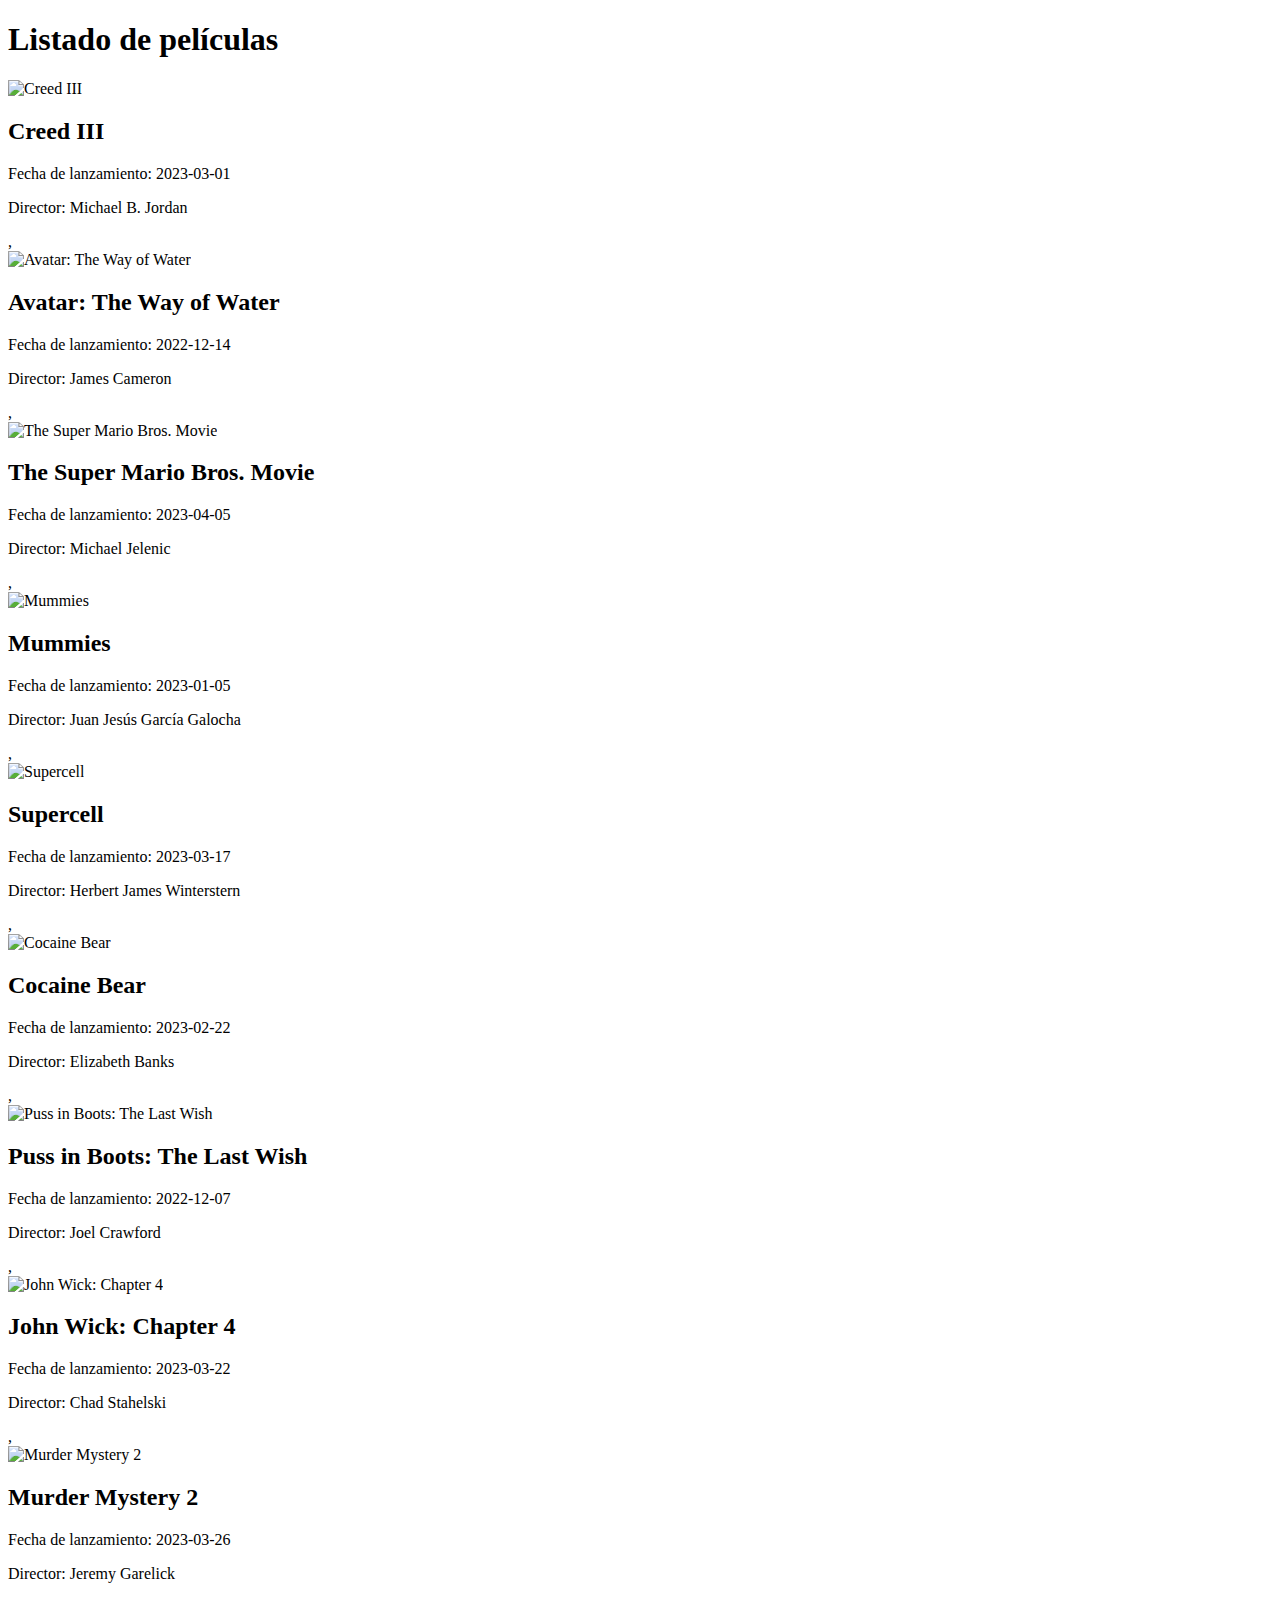
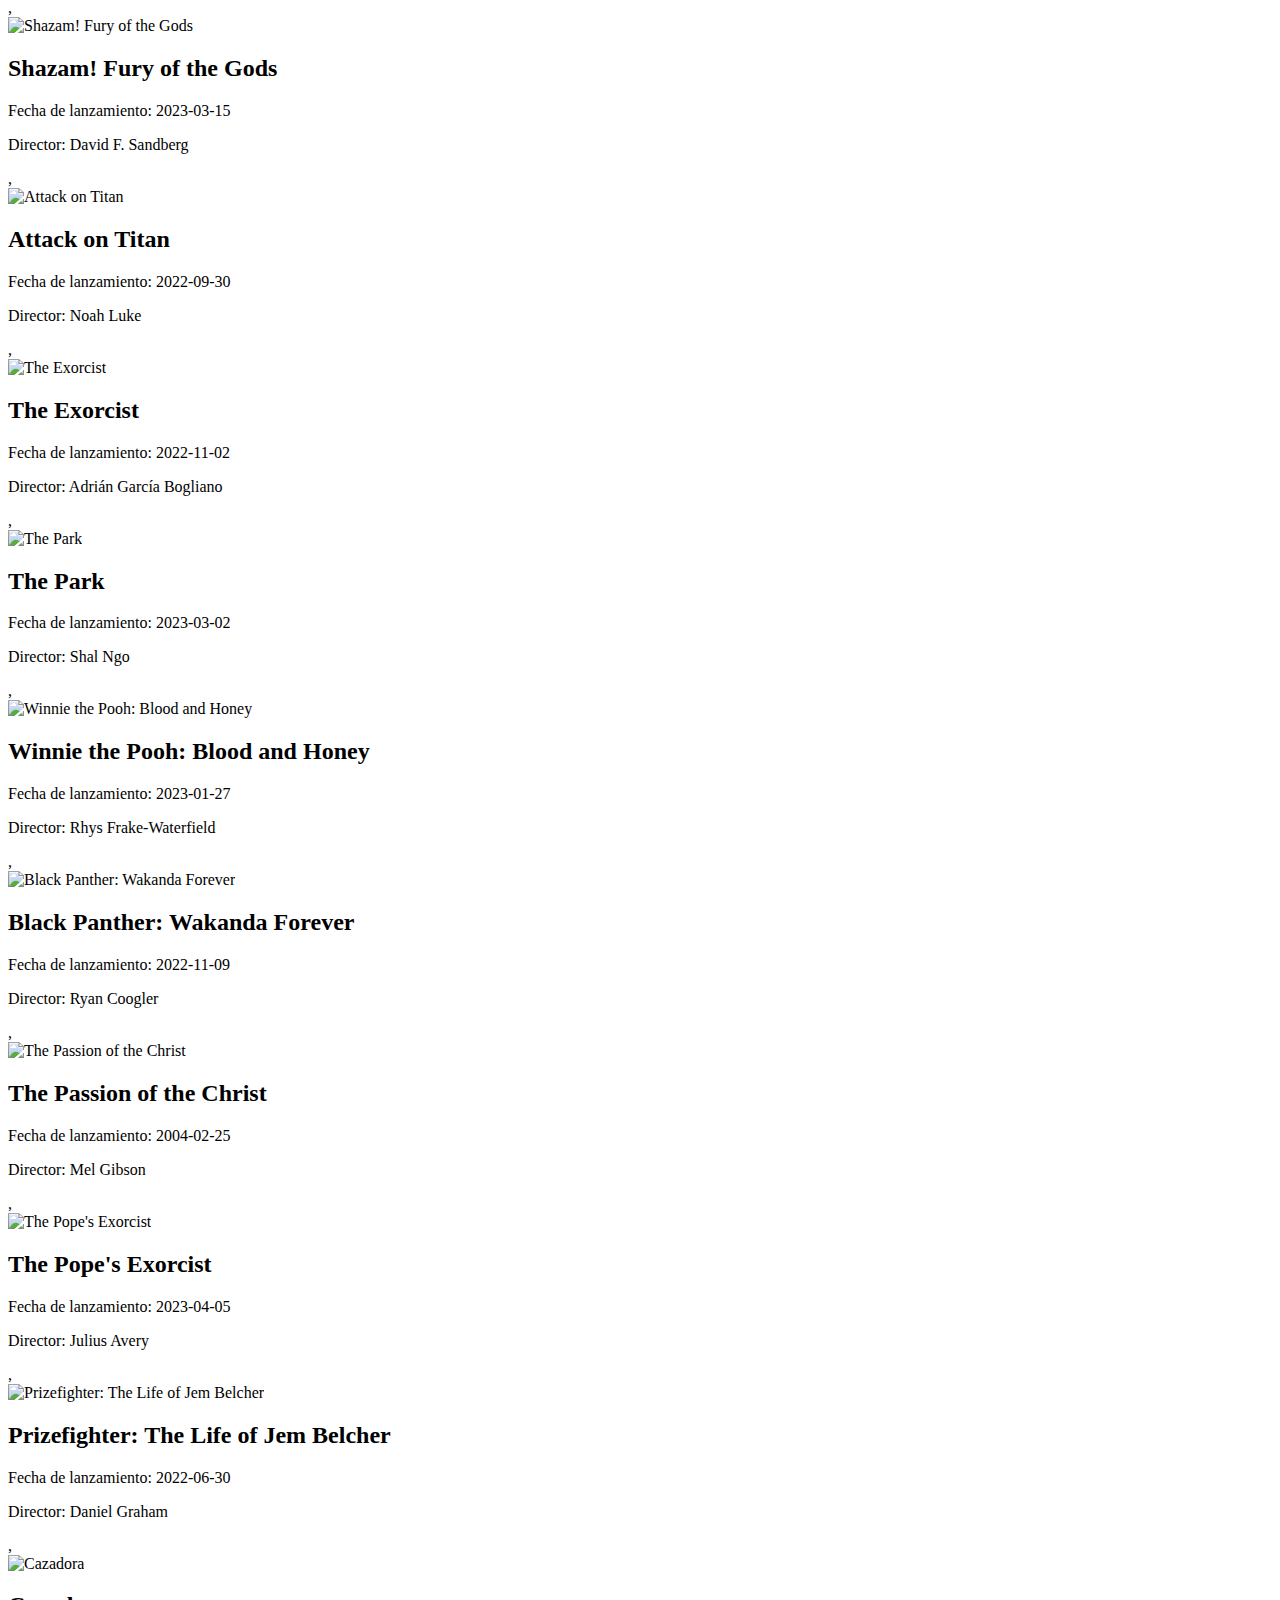
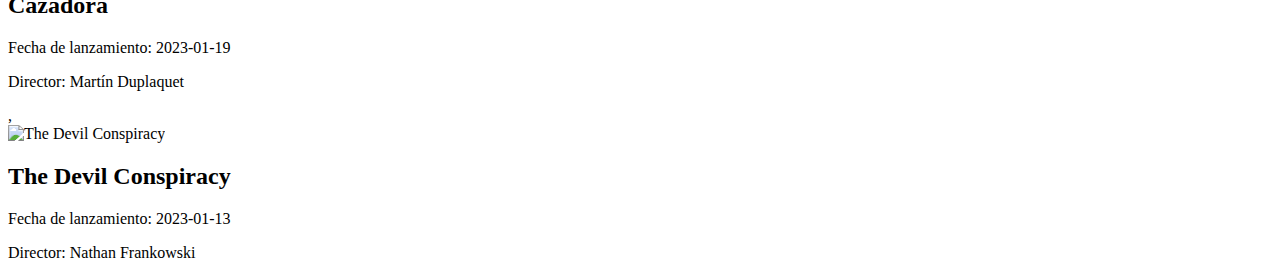
==== index.html @ 360881f1 "modifico el main.ts y render.ts para que genere un listado de peliculas con algunos parametros (nomb" ====
<!DOCTYPE html>
    <html lang="en">
      <head>
        <meta charset="UTF-8" />
        <meta name="viewport" content="width=device-width, initial-scale=1.0" />
        <title>Listado de películas</title>
        <link rel="stylesheet" href="styles.css" />
      </head>
      <body>
        <header>
          <h1>Listado de películas</h1>
        </header>
        <main>
          <div class="film-container">
            
    <div class="film-card">
      <img src="https://image.tmdb.org/t/p/w500/vJU3rXSP9hwUuLeq8IpfsJShLOk.jpg" alt="Creed III" />
      <h2>Creed III</h2>
      <p>Fecha de lanzamiento: 2023-03-01</p>
      <p>Director: Michael B. Jordan</p>
    </div>
  ,
    <div class="film-card">
      <img src="https://image.tmdb.org/t/p/w500/t6HIqrRAclMCA60NsSmeqe9RmNV.jpg" alt="Avatar: The Way of Water" />
      <h2>Avatar: The Way of Water</h2>
      <p>Fecha de lanzamiento: 2022-12-14</p>
      <p>Director: James Cameron</p>
    </div>
  ,
    <div class="film-card">
      <img src="https://image.tmdb.org/t/p/w500/qNBAXBIQlnOThrVvA6mA2B5ggV6.jpg" alt="The Super Mario Bros. Movie" />
      <h2>The Super Mario Bros. Movie</h2>
      <p>Fecha de lanzamiento: 2023-04-05</p>
      <p>Director: Michael Jelenic</p>
    </div>
  ,
    <div class="film-card">
      <img src="https://image.tmdb.org/t/p/w500/qVdrYN8qu7xUtsdEFeGiIVIaYd.jpg" alt="Mummies" />
      <h2>Mummies</h2>
      <p>Fecha de lanzamiento: 2023-01-05</p>
      <p>Director: Juan Jesús García Galocha</p>
    </div>
  ,
    <div class="film-card">
      <img src="https://image.tmdb.org/t/p/w500/gbGHezV6yrhua0KfAgwrknSOiIY.jpg" alt="Supercell" />
      <h2>Supercell</h2>
      <p>Fecha de lanzamiento: 2023-03-17</p>
      <p>Director: Herbert James Winterstern</p>
    </div>
  ,
    <div class="film-card">
      <img src="https://image.tmdb.org/t/p/w500/gOnmaxHo0412UVr1QM5Nekv1xPi.jpg" alt="Cocaine Bear" />
      <h2>Cocaine Bear</h2>
      <p>Fecha de lanzamiento: 2023-02-22</p>
      <p>Director: Elizabeth Banks</p>
    </div>
  ,
    <div class="film-card">
      <img src="https://image.tmdb.org/t/p/w500/kuf6dutpsT0vSVehic3EZIqkOBt.jpg" alt="Puss in Boots: The Last Wish" />
      <h2>Puss in Boots: The Last Wish</h2>
      <p>Fecha de lanzamiento: 2022-12-07</p>
      <p>Director: Joel Crawford</p>
    </div>
  ,
    <div class="film-card">
      <img src="https://image.tmdb.org/t/p/w500/vZloFAK7NmvMGKE7VkF5UHaz0I.jpg" alt="John Wick: Chapter 4" />
      <h2>John Wick: Chapter 4</h2>
      <p>Fecha de lanzamiento: 2023-03-22</p>
      <p>Director: Chad Stahelski</p>
    </div>
  ,
    <div class="film-card">
      <img src="https://image.tmdb.org/t/p/w500/wdffZv8gIiWy6xr4t7hWBWtUwpl.jpg" alt="Murder Mystery 2" />
      <h2>Murder Mystery 2</h2>
      <p>Fecha de lanzamiento: 2023-03-26</p>
      <p>Director: Jeremy Garelick</p>
    </div>
  ,
    <div class="film-card">
      <img src="https://image.tmdb.org/t/p/w500/A3ZbZsmsvNGdprRi2lKgGEeVLEH.jpg" alt="Shazam! Fury of the Gods" />
      <h2>Shazam! Fury of the Gods</h2>
      <p>Fecha de lanzamiento: 2023-03-15</p>
      <p>Director: David F. Sandberg</p>
    </div>
  ,
    <div class="film-card">
      <img src="https://image.tmdb.org/t/p/w500/ay8SLFTMKzQ0i5ewOaGHz2bVuZL.jpg" alt="Attack on Titan" />
      <h2>Attack on Titan</h2>
      <p>Fecha de lanzamiento: 2022-09-30</p>
      <p>Director: Noah Luke</p>
    </div>
  ,
    <div class="film-card">
      <img src="https://image.tmdb.org/t/p/w500/d07xtqwq1uriQ1hda6qeu8Skt5m.jpg" alt="The Exorcist" />
      <h2>The Exorcist</h2>
      <p>Fecha de lanzamiento: 2022-11-02</p>
      <p>Director: Adrián García Bogliano</p>
    </div>
  ,
    <div class="film-card">
      <img src="https://image.tmdb.org/t/p/w500/hR1jdCw0A9czgsbp45TASkjjBhA.jpg" alt="The Park" />
      <h2>The Park</h2>
      <p>Fecha de lanzamiento: 2023-03-02</p>
      <p>Director: Shal Ngo</p>
    </div>
  ,
    <div class="film-card">
      <img src="https://image.tmdb.org/t/p/w500/fNTtVbqI92abEKAgz2ynurCUne.jpg" alt="Winnie the Pooh: Blood and Honey" />
      <h2>Winnie the Pooh: Blood and Honey</h2>
      <p>Fecha de lanzamiento: 2023-01-27</p>
      <p>Director: Rhys Frake-Waterfield</p>
    </div>
  ,
    <div class="film-card">
      <img src="https://image.tmdb.org/t/p/w500/sv1xJUazXeYqALzczSZ3O6nkH75.jpg" alt="Black Panther: Wakanda Forever" />
      <h2>Black Panther: Wakanda Forever</h2>
      <p>Fecha de lanzamiento: 2022-11-09</p>
      <p>Director: Ryan Coogler</p>
    </div>
  ,
    <div class="film-card">
      <img src="https://image.tmdb.org/t/p/w500/2C9vyK6leWDb2ds65R7uIwSmh8V.jpg" alt="The Passion of the Christ" />
      <h2>The Passion of the Christ</h2>
      <p>Fecha de lanzamiento: 2004-02-25</p>
      <p>Director: Mel Gibson</p>
    </div>
  ,
    <div class="film-card">
      <img src="https://image.tmdb.org/t/p/w500/9JBEPLTPSm0d1mbEcLxULjJq9Eh.jpg" alt="The Pope's Exorcist" />
      <h2>The Pope's Exorcist</h2>
      <p>Fecha de lanzamiento: 2023-04-05</p>
      <p>Director: Julius Avery</p>
    </div>
  ,
    <div class="film-card">
      <img src="https://image.tmdb.org/t/p/w500/x3PIk93PTbxT88ohfeb26L1VpZw.jpg" alt="Prizefighter: The Life of Jem Belcher" />
      <h2>Prizefighter: The Life of Jem Belcher</h2>
      <p>Fecha de lanzamiento: 2022-06-30</p>
      <p>Director: Daniel Graham</p>
    </div>
  ,
    <div class="film-card">
      <img src="https://image.tmdb.org/t/p/w500/8QxCd3pSSrj6QqaG4fkNkaJmUa.jpg" alt="Cazadora" />
      <h2>Cazadora</h2>
      <p>Fecha de lanzamiento: 2023-01-19</p>
      <p>Director: Martín Duplaquet</p>
    </div>
  ,
    <div class="film-card">
      <img src="https://image.tmdb.org/t/p/w500/2lUYbD2C3XSuwqMUbDVDQuz9mqz.jpg" alt="The Devil Conspiracy" />
      <h2>The Devil Conspiracy</h2>
      <p>Fecha de lanzamiento: 2023-01-13</p>
      <p>Director: Nathan Frankowski</p>
    </div>
  
          </div>
        </main>
      </body>
    </html>
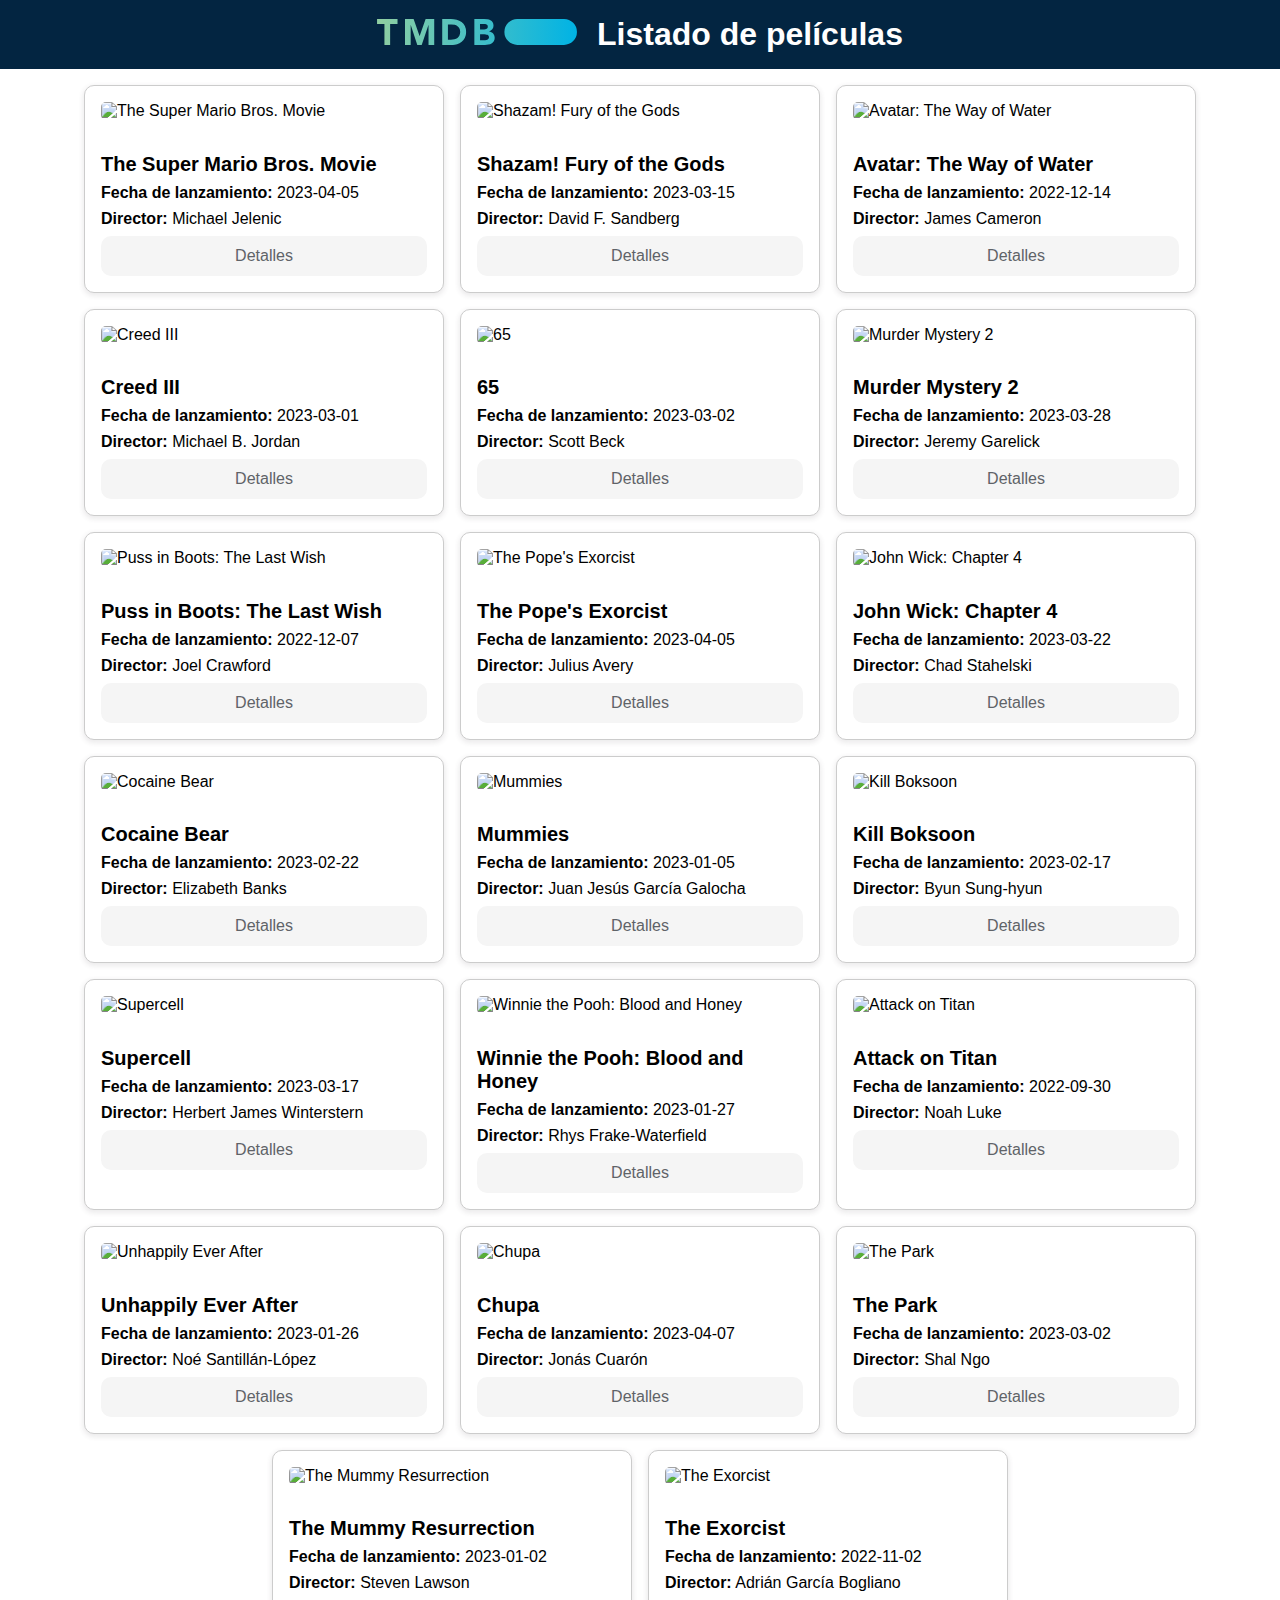
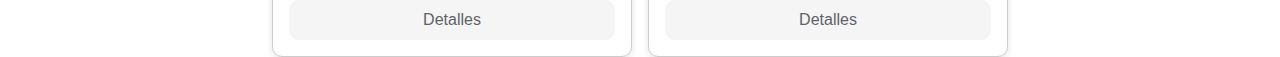
==== commit 8c4482de: "modificar CSS , estilos interior pelicula..." ====
--- a/index.html
+++ b/index.html
@@ -9,149 +9,169 @@
       </head>
       <body>
         <header>
-          <h1>Listado de películas</h1>
+          <h1><img src="img/logo.svg" alt="Logo tmdb">Listado de películas</h1>
         </header>
         <main>
           <div class="film-container">
             
     <div class="film-card">
-      <img src="https://image.tmdb.org/t/p/w500/vJU3rXSP9hwUuLeq8IpfsJShLOk.jpg" alt="Creed III" />
-      <h2>Creed III</h2>
-      <p>Fecha de lanzamiento: 2023-03-01</p>
-      <p>Director: Michael B. Jordan</p>
+      <img src="https://image.tmdb.org/t/p/w500/qNBAXBIQlnOThrVvA6mA2B5ggV6.jpg" alt="The Super Mario Bros. Movie" />
+      <h2>The Super Mario Bros. Movie</h2>
+      <p><strong>Fecha de lanzamiento:</strong> 2023-04-05</p>
+      <p><strong>Director:</strong> Michael Jelenic</p>
+      <a href="films/film-502356.html">Detalles</a>
     </div>
-  ,
+  
+    <div class="film-card">
+      <img src="https://image.tmdb.org/t/p/w500/3GrRgt6CiLIUXUtoktcv1g2iwT5.jpg" alt="Shazam! Fury of the Gods" />
+      <h2>Shazam! Fury of the Gods</h2>
+      <p><strong>Fecha de lanzamiento:</strong> 2023-03-15</p>
+      <p><strong>Director:</strong> David F. Sandberg</p>
+      <a href="films/film-594767.html">Detalles</a>
+    </div>
+  
     <div class="film-card">
       <img src="https://image.tmdb.org/t/p/w500/t6HIqrRAclMCA60NsSmeqe9RmNV.jpg" alt="Avatar: The Way of Water" />
       <h2>Avatar: The Way of Water</h2>
-      <p>Fecha de lanzamiento: 2022-12-14</p>
-      <p>Director: James Cameron</p>
+      <p><strong>Fecha de lanzamiento:</strong> 2022-12-14</p>
+      <p><strong>Director:</strong> James Cameron</p>
+      <a href="films/film-76600.html">Detalles</a>
     </div>
-  ,
+  
     <div class="film-card">
-      <img src="https://image.tmdb.org/t/p/w500/qNBAXBIQlnOThrVvA6mA2B5ggV6.jpg" alt="The Super Mario Bros. Movie" />
-      <h2>The Super Mario Bros. Movie</h2>
-      <p>Fecha de lanzamiento: 2023-04-05</p>
-      <p>Director: Michael Jelenic</p>
+      <img src="https://image.tmdb.org/t/p/w500/cvsXj3I9Q2iyyIo95AecSd1tad7.jpg" alt="Creed III" />
+      <h2>Creed III</h2>
+      <p><strong>Fecha de lanzamiento:</strong> 2023-03-01</p>
+      <p><strong>Director:</strong> Michael B. Jordan</p>
+      <a href="films/film-677179.html">Detalles</a>
     </div>
-  ,
+  
+    <div class="film-card">
+      <img src="https://image.tmdb.org/t/p/w500/rzRb63TldOKdKydCvWJM8B6EkPM.jpg" alt="65" />
+      <h2>65</h2>
+      <p><strong>Fecha de lanzamiento:</strong> 2023-03-02</p>
+      <p><strong>Director:</strong> Scott Beck</p>
+      <a href="films/film-700391.html">Detalles</a>
+    </div>
+  
+    <div class="film-card">
+      <img src="https://image.tmdb.org/t/p/w500/s1VzVhXlqsevi8zeCMG9A16nEUf.jpg" alt="Murder Mystery 2" />
+      <h2>Murder Mystery 2</h2>
+      <p><strong>Fecha de lanzamiento:</strong> 2023-03-28</p>
+      <p><strong>Director:</strong> Jeremy Garelick</p>
+      <a href="films/film-638974.html">Detalles</a>
+    </div>
+  
+    <div class="film-card">
+      <img src="https://image.tmdb.org/t/p/w500/kuf6dutpsT0vSVehic3EZIqkOBt.jpg" alt="Puss in Boots: The Last Wish" />
+      <h2>Puss in Boots: The Last Wish</h2>
+      <p><strong>Fecha de lanzamiento:</strong> 2022-12-07</p>
+      <p><strong>Director:</strong> Joel Crawford</p>
+      <a href="films/film-315162.html">Detalles</a>
+    </div>
+  
+    <div class="film-card">
+      <img src="https://image.tmdb.org/t/p/w500/9JBEPLTPSm0d1mbEcLxULjJq9Eh.jpg" alt="The Pope's Exorcist" />
+      <h2>The Pope's Exorcist</h2>
+      <p><strong>Fecha de lanzamiento:</strong> 2023-04-05</p>
+      <p><strong>Director:</strong> Julius Avery</p>
+      <a href="films/film-758323.html">Detalles</a>
+    </div>
+  
+    <div class="film-card">
+      <img src="https://image.tmdb.org/t/p/w500/vZloFAK7NmvMGKE7VkF5UHaz0I.jpg" alt="John Wick: Chapter 4" />
+      <h2>John Wick: Chapter 4</h2>
+      <p><strong>Fecha de lanzamiento:</strong> 2023-03-22</p>
+      <p><strong>Director:</strong> Chad Stahelski</p>
+      <a href="films/film-603692.html">Detalles</a>
+    </div>
+  
+    <div class="film-card">
+      <img src="https://image.tmdb.org/t/p/w500/gOnmaxHo0412UVr1QM5Nekv1xPi.jpg" alt="Cocaine Bear" />
+      <h2>Cocaine Bear</h2>
+      <p><strong>Fecha de lanzamiento:</strong> 2023-02-22</p>
+      <p><strong>Director:</strong> Elizabeth Banks</p>
+      <a href="films/film-804150.html">Detalles</a>
+    </div>
+  
     <div class="film-card">
       <img src="https://image.tmdb.org/t/p/w500/qVdrYN8qu7xUtsdEFeGiIVIaYd.jpg" alt="Mummies" />
       <h2>Mummies</h2>
-      <p>Fecha de lanzamiento: 2023-01-05</p>
-      <p>Director: Juan Jesús García Galocha</p>
+      <p><strong>Fecha de lanzamiento:</strong> 2023-01-05</p>
+      <p><strong>Director:</strong> Juan Jesús García Galocha</p>
+      <a href="films/film-816904.html">Detalles</a>
     </div>
-  ,
+  
+    <div class="film-card">
+      <img src="https://image.tmdb.org/t/p/w500/taYgn3RRpCGlTGdaGQvnSIOzXFy.jpg" alt="Kill Boksoon" />
+      <h2>Kill Boksoon</h2>
+      <p><strong>Fecha de lanzamiento:</strong> 2023-02-17</p>
+      <p><strong>Director:</strong> Byun Sung-hyun</p>
+      <a href="films/film-849869.html">Detalles</a>
+    </div>
+  
     <div class="film-card">
       <img src="https://image.tmdb.org/t/p/w500/gbGHezV6yrhua0KfAgwrknSOiIY.jpg" alt="Supercell" />
       <h2>Supercell</h2>
-      <p>Fecha de lanzamiento: 2023-03-17</p>
-      <p>Director: Herbert James Winterstern</p>
+      <p><strong>Fecha de lanzamiento:</strong> 2023-03-17</p>
+      <p><strong>Director:</strong> Herbert James Winterstern</p>
+      <a href="films/film-842945.html">Detalles</a>
     </div>
-  ,
+  
     <div class="film-card">
-      <img src="https://image.tmdb.org/t/p/w500/gOnmaxHo0412UVr1QM5Nekv1xPi.jpg" alt="Cocaine Bear" />
-      <h2>Cocaine Bear</h2>
-      <p>Fecha de lanzamiento: 2023-02-22</p>
-      <p>Director: Elizabeth Banks</p>
+      <img src="https://image.tmdb.org/t/p/w500/fNTtVbqI92abEKAgz2ynurCUne.jpg" alt="Winnie the Pooh: Blood and Honey" />
+      <h2>Winnie the Pooh: Blood and Honey</h2>
+      <p><strong>Fecha de lanzamiento:</strong> 2023-01-27</p>
+      <p><strong>Director:</strong> Rhys Frake-Waterfield</p>
+      <a href="films/film-980078.html">Detalles</a>
     </div>
-  ,
+  
     <div class="film-card">
-      <img src="https://image.tmdb.org/t/p/w500/kuf6dutpsT0vSVehic3EZIqkOBt.jpg" alt="Puss in Boots: The Last Wish" />
-      <h2>Puss in Boots: The Last Wish</h2>
-      <p>Fecha de lanzamiento: 2022-12-07</p>
-      <p>Director: Joel Crawford</p>
+      <img src="https://image.tmdb.org/t/p/w500/qNz4l8UgTkD8rlqiKZ556pCJ9iO.jpg" alt="Attack on Titan" />
+      <h2>Attack on Titan</h2>
+      <p><strong>Fecha de lanzamiento:</strong> 2022-09-30</p>
+      <p><strong>Director:</strong> Noah Luke</p>
+      <a href="films/film-1033219.html">Detalles</a>
     </div>
-  ,
+  
     <div class="film-card">
-      <img src="https://image.tmdb.org/t/p/w500/vZloFAK7NmvMGKE7VkF5UHaz0I.jpg" alt="John Wick: Chapter 4" />
-      <h2>John Wick: Chapter 4</h2>
-      <p>Fecha de lanzamiento: 2023-03-22</p>
-      <p>Director: Chad Stahelski</p>
+      <img src="https://image.tmdb.org/t/p/w500/qiAM7Y8xF8wJDDsjeSuLgzyFGmd.jpg" alt="Unhappily Ever After" />
+      <h2>Unhappily Ever After</h2>
+      <p><strong>Fecha de lanzamiento:</strong> 2023-01-26</p>
+      <p><strong>Director:</strong> Noé Santillán-López</p>
+      <a href="films/film-676841.html">Detalles</a>
     </div>
-  ,
+  
     <div class="film-card">
-      <img src="https://image.tmdb.org/t/p/w500/wdffZv8gIiWy6xr4t7hWBWtUwpl.jpg" alt="Murder Mystery 2" />
-      <h2>Murder Mystery 2</h2>
-      <p>Fecha de lanzamiento: 2023-03-26</p>
-      <p>Director: Jeremy Garelick</p>
+      <img src="https://image.tmdb.org/t/p/w500/ra3xm8KFAkwK0CdbPRkfYADJYTB.jpg" alt="Chupa" />
+      <h2>Chupa</h2>
+      <p><strong>Fecha de lanzamiento:</strong> 2023-04-07</p>
+      <p><strong>Director:</strong> Jonás Cuarón</p>
+      <a href="films/film-736790.html">Detalles</a>
     </div>
-  ,
+  
     <div class="film-card">
-      <img src="https://image.tmdb.org/t/p/w500/A3ZbZsmsvNGdprRi2lKgGEeVLEH.jpg" alt="Shazam! Fury of the Gods" />
-      <h2>Shazam! Fury of the Gods</h2>
-      <p>Fecha de lanzamiento: 2023-03-15</p>
-      <p>Director: David F. Sandberg</p>
+      <img src="https://image.tmdb.org/t/p/w500/hR1jdCw0A9czgsbp45TASkjjBhA.jpg" alt="The Park" />
+      <h2>The Park</h2>
+      <p><strong>Fecha de lanzamiento:</strong> 2023-03-02</p>
+      <p><strong>Director:</strong> Shal Ngo</p>
+      <a href="films/film-1084225.html">Detalles</a>
     </div>
-  ,
+  
     <div class="film-card">
-      <img src="https://image.tmdb.org/t/p/w500/ay8SLFTMKzQ0i5ewOaGHz2bVuZL.jpg" alt="Attack on Titan" />
-      <h2>Attack on Titan</h2>
-      <p>Fecha de lanzamiento: 2022-09-30</p>
-      <p>Director: Noah Luke</p>
+      <img src="https://image.tmdb.org/t/p/w500/d0pt6KlVvmtG0uhccWjgWfIqJee.jpg" alt="The Mummy Resurrection" />
+      <h2>The Mummy Resurrection</h2>
+      <p><strong>Fecha de lanzamiento:</strong> 2023-01-02</p>
+      <p><strong>Director:</strong> Steven Lawson</p>
+      <a href="films/film-984105.html">Detalles</a>
     </div>
-  ,
+  
     <div class="film-card">
       <img src="https://image.tmdb.org/t/p/w500/d07xtqwq1uriQ1hda6qeu8Skt5m.jpg" alt="The Exorcist" />
       <h2>The Exorcist</h2>
-      <p>Fecha de lanzamiento: 2022-11-02</p>
-      <p>Director: Adrián García Bogliano</p>
-    </div>
-  ,
-    <div class="film-card">
-      <img src="https://image.tmdb.org/t/p/w500/hR1jdCw0A9czgsbp45TASkjjBhA.jpg" alt="The Park" />
-      <h2>The Park</h2>
-      <p>Fecha de lanzamiento: 2023-03-02</p>
-      <p>Director: Shal Ngo</p>
-    </div>
-  ,
-    <div class="film-card">
-      <img src="https://image.tmdb.org/t/p/w500/fNTtVbqI92abEKAgz2ynurCUne.jpg" alt="Winnie the Pooh: Blood and Honey" />
-      <h2>Winnie the Pooh: Blood and Honey</h2>
-      <p>Fecha de lanzamiento: 2023-01-27</p>
-      <p>Director: Rhys Frake-Waterfield</p>
-    </div>
-  ,
-    <div class="film-card">
-      <img src="https://image.tmdb.org/t/p/w500/sv1xJUazXeYqALzczSZ3O6nkH75.jpg" alt="Black Panther: Wakanda Forever" />
-      <h2>Black Panther: Wakanda Forever</h2>
-      <p>Fecha de lanzamiento: 2022-11-09</p>
-      <p>Director: Ryan Coogler</p>
-    </div>
-  ,
-    <div class="film-card">
-      <img src="https://image.tmdb.org/t/p/w500/2C9vyK6leWDb2ds65R7uIwSmh8V.jpg" alt="The Passion of the Christ" />
-      <h2>The Passion of the Christ</h2>
-      <p>Fecha de lanzamiento: 2004-02-25</p>
-      <p>Director: Mel Gibson</p>
-    </div>
-  ,
-    <div class="film-card">
-      <img src="https://image.tmdb.org/t/p/w500/9JBEPLTPSm0d1mbEcLxULjJq9Eh.jpg" alt="The Pope's Exorcist" />
-      <h2>The Pope's Exorcist</h2>
-      <p>Fecha de lanzamiento: 2023-04-05</p>
-      <p>Director: Julius Avery</p>
-    </div>
-  ,
-    <div class="film-card">
-      <img src="https://image.tmdb.org/t/p/w500/x3PIk93PTbxT88ohfeb26L1VpZw.jpg" alt="Prizefighter: The Life of Jem Belcher" />
-      <h2>Prizefighter: The Life of Jem Belcher</h2>
-      <p>Fecha de lanzamiento: 2022-06-30</p>
-      <p>Director: Daniel Graham</p>
-    </div>
-  ,
-    <div class="film-card">
-      <img src="https://image.tmdb.org/t/p/w500/8QxCd3pSSrj6QqaG4fkNkaJmUa.jpg" alt="Cazadora" />
-      <h2>Cazadora</h2>
-      <p>Fecha de lanzamiento: 2023-01-19</p>
-      <p>Director: Martín Duplaquet</p>
-    </div>
-  ,
-    <div class="film-card">
-      <img src="https://image.tmdb.org/t/p/w500/2lUYbD2C3XSuwqMUbDVDQuz9mqz.jpg" alt="The Devil Conspiracy" />
-      <h2>The Devil Conspiracy</h2>
-      <p>Fecha de lanzamiento: 2023-01-13</p>
-      <p>Director: Nathan Frankowski</p>
+      <p><strong>Fecha de lanzamiento:</strong> 2022-11-02</p>
+      <p><strong>Director:</strong> Adrián García Bogliano</p>
+      <a href="films/film-1023313.html">Detalles</a>
     </div>
   
           </div>
--- a/styles.css
+++ b/styles.css
@@ -0,0 +1,166 @@
+body {
+  font-family: Arial, sans-serif;
+  margin: 0;
+  padding: 0;
+}
+
+header {
+  background-color: #032541;
+  color: white;
+  padding: 1rem;
+  text-align: center;
+  margin-bottom: 1rem;
+}
+
+header h1 img {
+  width: 200px;
+  height: auto;
+  margin-right: 20px;
+}
+
+h1 {
+  margin: 0;
+  font-size: 2rem;
+}
+
+.main {
+  max-width: 1200px;
+  margin: 0 auto;
+  padding: 1rem;
+}
+
+.film-container {
+  display: flex;
+  flex-wrap: wrap;
+  justify-content: center;
+  max-width: 1200px;
+  margin: 0 auto;
+  gap: 1rem;
+}
+
+.film-container-details {
+  display: flex;
+  flex-wrap: wrap;
+  justify-content: center;
+  max-width: 800px;
+  margin: 0 auto;
+}
+
+.film-card {
+  background-color: #fff;
+  border: 1px solid #ccc;
+  border-radius: 10px;
+  padding: 1rem;
+  width: 100%;
+  max-width: 300px;
+  box-sizing: border-box;
+  display: flex;
+  flex-direction: column;
+  box-shadow: rgba(64, 60, 67, 0.1) 0 2px 5px 1px;
+}
+
+.film-card-interior {
+  background-color: #fff;
+  border-radius: 5px;
+  box-shadow: 0 4px 6px rgba(0, 0, 0, 0.1);
+  padding: 1rem;
+  width: 90%;
+  box-sizing: border-box;
+  box-shadow: rgba(64, 60, 67, 0.1) 0 2px 5px 1px;
+}
+
+.film-card img {
+  width: 100%;
+  height: auto;
+  display: block;
+  margin-bottom: 1rem;
+  border-radius: 5px;
+}
+
+.film-card-interior img {
+  width: 100%;
+  height: auto;
+  display: block;
+  margin-bottom: 1rem;
+}
+
+.film-card h2 {
+  font-size: 1.25rem;
+  margin-bottom: 0.5rem;
+}
+
+.film-card-interior h2 {
+  margin: 0 0 1rem;
+  font-size: 1.5rem;
+}
+
+.film-card p {
+  margin: 0;
+  padding: 0;
+  margin-bottom: 0.5rem;
+}
+
+.film-card-interior p {
+  margin: 0;
+  padding: 0;
+  margin-bottom: 0.5rem;
+}
+
+.film-card a {
+  text-decoration: none;
+  color: #5f6368;
+  background-color: #f5f5f5;
+  border-radius: 10px;
+  transition: background-color 0.5s;
+  display: inline-block;
+  width: 100%;
+  height: 40px;
+  text-align: center;
+  line-height: 40px;
+}
+
+.film-card-interior a {
+  text-decoration: none;
+  color: #5f6368;
+  background-color: #f5f5f5;
+  border-radius: 10px;
+  transition: background-color 0.5s;
+  display: inline-block;
+  width: 100%;
+  height: 40px;
+  text-align: center;
+  line-height: 40px;
+}
+
+.film-card a:hover {
+  background-color: #e9f0fe;
+  color: #3a7cd6;
+}
+
+.film-card-interior a:hover {
+  background-color: #e9f0fe;
+  color: #3a7cd6;
+}
+
+@media screen and (max-width: 767px) {
+  .film-card {
+    width: 100%;
+    max-width: 100%;
+    margin-right: 1rem;
+    margin-left: 1rem;
+  }
+}
+
+@media screen and (min-width: 768px) and (max-width: 1023px) {
+  .film-card {
+    width: 100%;
+    max-width: 48%;
+  }
+}
+
+@media screen and (min-width: 1024px) {
+  .film-card {
+    width: 100%;
+    max-width: 30%;
+  }
+}
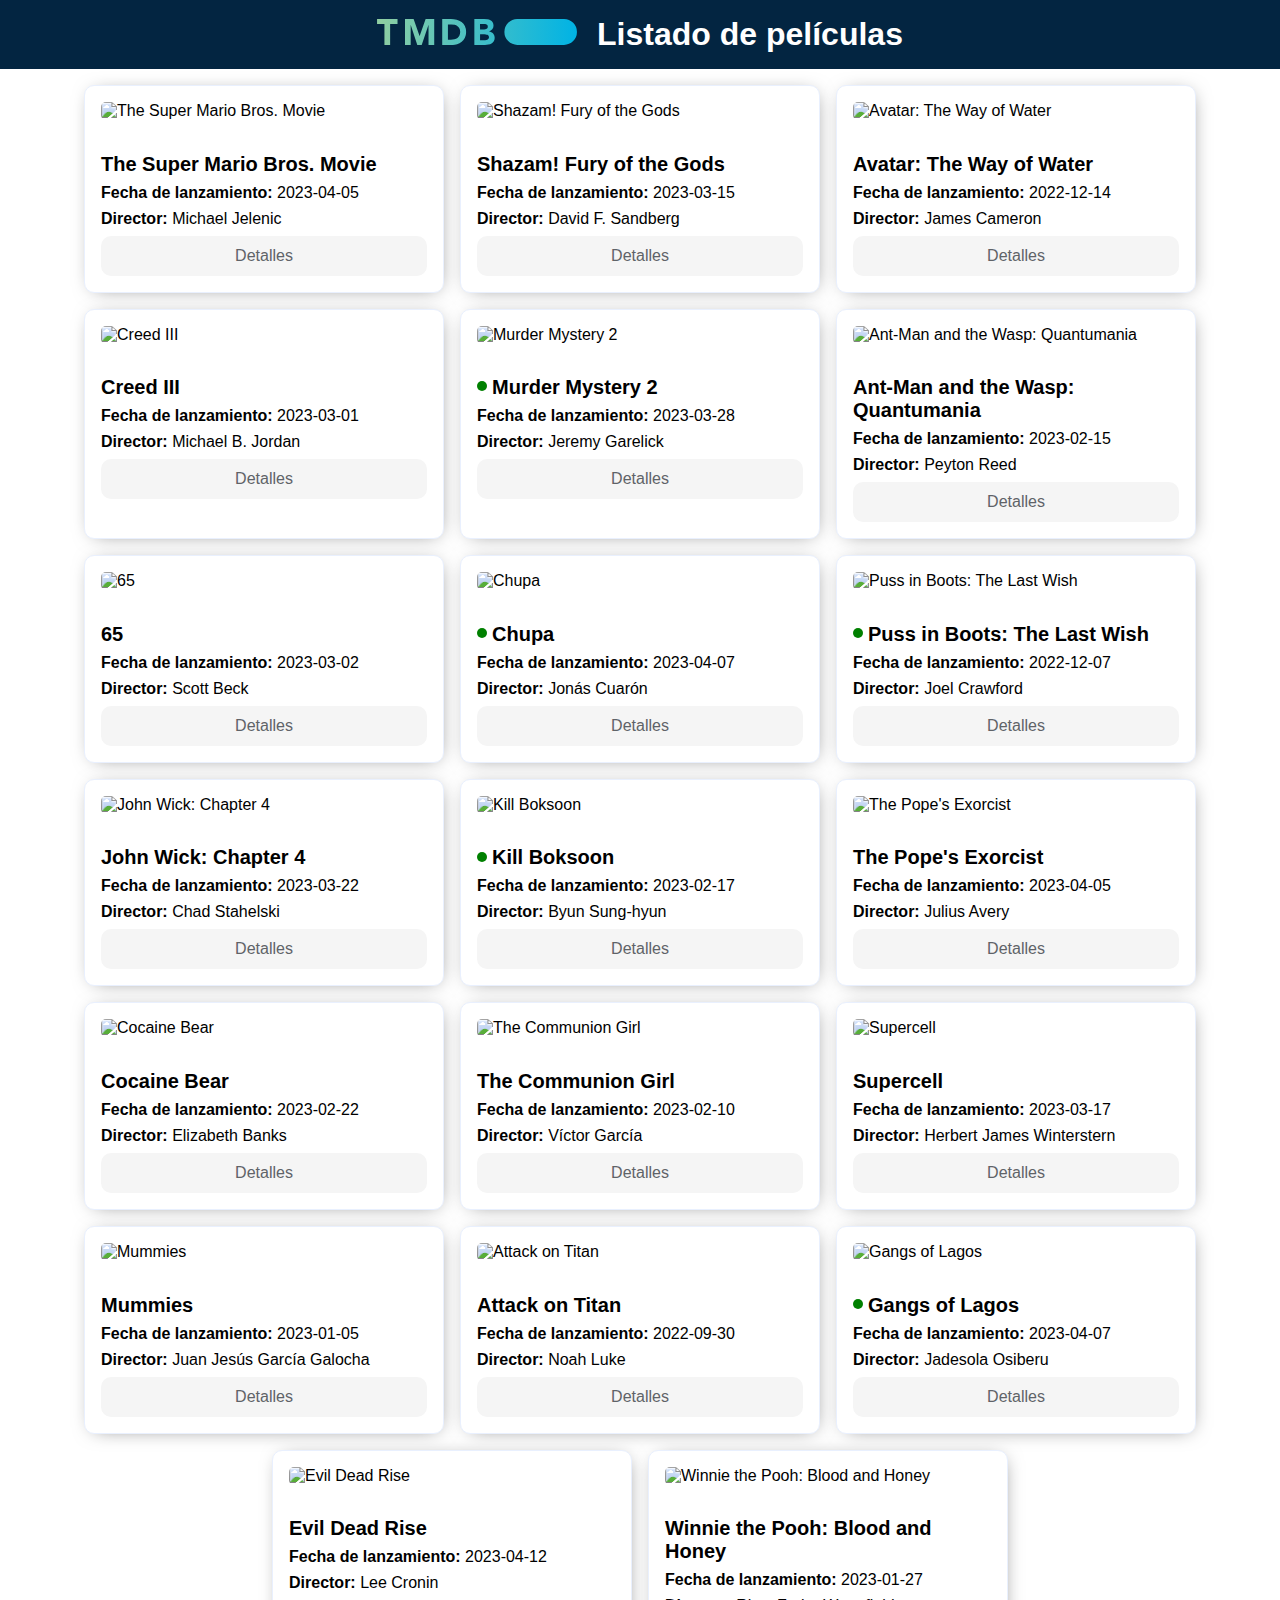
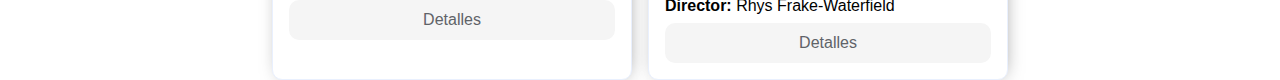
==== commit f640f4b4: "Poner chibato [circulo verde] para ver facilmente que películas del listado tienen servicio de strea" ====
--- a/index.html
+++ b/index.html
@@ -16,162 +16,322 @@
             
     <div class="film-card">
       <img src="https://image.tmdb.org/t/p/w500/qNBAXBIQlnOThrVvA6mA2B5ggV6.jpg" alt="The Super Mario Bros. Movie" />
-      <h2>The Super Mario Bros. Movie</h2>
-      <p><strong>Fecha de lanzamiento:</strong> 2023-04-05</p>
-      <p><strong>Director:</strong> Michael Jelenic</p>
+      <h2><span class="film-title" title="para ver en línea"></span>The Super Mario Bros. Movie</h2>
+      
+    <p>
+      <strong>Fecha de lanzamiento:</strong> 2023-04-05
+    </p>
+  
+      
+    <p>
+      <strong>Director:</strong> Michael Jelenic
+    </p>
+  
       <a href="films/film-502356.html">Detalles</a>
     </div>
   
     <div class="film-card">
       <img src="https://image.tmdb.org/t/p/w500/3GrRgt6CiLIUXUtoktcv1g2iwT5.jpg" alt="Shazam! Fury of the Gods" />
-      <h2>Shazam! Fury of the Gods</h2>
-      <p><strong>Fecha de lanzamiento:</strong> 2023-03-15</p>
-      <p><strong>Director:</strong> David F. Sandberg</p>
+      <h2><span class="film-title" title="para ver en línea"></span>Shazam! Fury of the Gods</h2>
+      
+    <p>
+      <strong>Fecha de lanzamiento:</strong> 2023-03-15
+    </p>
+  
+      
+    <p>
+      <strong>Director:</strong> David F. Sandberg
+    </p>
+  
       <a href="films/film-594767.html">Detalles</a>
     </div>
   
     <div class="film-card">
       <img src="https://image.tmdb.org/t/p/w500/t6HIqrRAclMCA60NsSmeqe9RmNV.jpg" alt="Avatar: The Way of Water" />
-      <h2>Avatar: The Way of Water</h2>
-      <p><strong>Fecha de lanzamiento:</strong> 2022-12-14</p>
-      <p><strong>Director:</strong> James Cameron</p>
+      <h2><span class="film-title" title="para ver en línea"></span>Avatar: The Way of Water</h2>
+      
+    <p>
+      <strong>Fecha de lanzamiento:</strong> 2022-12-14
+    </p>
+  
+      
+    <p>
+      <strong>Director:</strong> James Cameron
+    </p>
+  
       <a href="films/film-76600.html">Detalles</a>
     </div>
   
     <div class="film-card">
       <img src="https://image.tmdb.org/t/p/w500/cvsXj3I9Q2iyyIo95AecSd1tad7.jpg" alt="Creed III" />
-      <h2>Creed III</h2>
-      <p><strong>Fecha de lanzamiento:</strong> 2023-03-01</p>
-      <p><strong>Director:</strong> Michael B. Jordan</p>
+      <h2><span class="film-title" title="para ver en línea"></span>Creed III</h2>
+      
+    <p>
+      <strong>Fecha de lanzamiento:</strong> 2023-03-01
+    </p>
+  
+      
+    <p>
+      <strong>Director:</strong> Michael B. Jordan
+    </p>
+  
       <a href="films/film-677179.html">Detalles</a>
     </div>
   
     <div class="film-card">
+      <img src="https://image.tmdb.org/t/p/w500/s1VzVhXlqsevi8zeCMG9A16nEUf.jpg" alt="Murder Mystery 2" />
+      <h2><span class="film-title check-providers" title="para ver en línea"></span>Murder Mystery 2</h2>
+      
+    <p>
+      <strong>Fecha de lanzamiento:</strong> 2023-03-28
+    </p>
+  
+      
+    <p>
+      <strong>Director:</strong> Jeremy Garelick
+    </p>
+  
+      <a href="films/film-638974.html">Detalles</a>
+    </div>
+  
+    <div class="film-card">
+      <img src="https://image.tmdb.org/t/p/w500/ngl2FKBlU4fhbdsrtdom9LVLBXw.jpg" alt="Ant-Man and the Wasp: Quantumania" />
+      <h2><span class="film-title" title="para ver en línea"></span>Ant-Man and the Wasp: Quantumania</h2>
+      
+    <p>
+      <strong>Fecha de lanzamiento:</strong> 2023-02-15
+    </p>
+  
+      
+    <p>
+      <strong>Director:</strong> Peyton Reed
+    </p>
+  
+      <a href="films/film-640146.html">Detalles</a>
+    </div>
+  
+    <div class="film-card">
       <img src="https://image.tmdb.org/t/p/w500/rzRb63TldOKdKydCvWJM8B6EkPM.jpg" alt="65" />
-      <h2>65</h2>
-      <p><strong>Fecha de lanzamiento:</strong> 2023-03-02</p>
-      <p><strong>Director:</strong> Scott Beck</p>
+      <h2><span class="film-title" title="para ver en línea"></span>65</h2>
+      
+    <p>
+      <strong>Fecha de lanzamiento:</strong> 2023-03-02
+    </p>
+  
+      
+    <p>
+      <strong>Director:</strong> Scott Beck
+    </p>
+  
       <a href="films/film-700391.html">Detalles</a>
     </div>
   
     <div class="film-card">
-      <img src="https://image.tmdb.org/t/p/w500/s1VzVhXlqsevi8zeCMG9A16nEUf.jpg" alt="Murder Mystery 2" />
-      <h2>Murder Mystery 2</h2>
-      <p><strong>Fecha de lanzamiento:</strong> 2023-03-28</p>
-      <p><strong>Director:</strong> Jeremy Garelick</p>
-      <a href="films/film-638974.html">Detalles</a>
+      <img src="https://image.tmdb.org/t/p/w500/ra3xm8KFAkwK0CdbPRkfYADJYTB.jpg" alt="Chupa" />
+      <h2><span class="film-title check-providers" title="para ver en línea"></span>Chupa</h2>
+      
+    <p>
+      <strong>Fecha de lanzamiento:</strong> 2023-04-07
+    </p>
+  
+      
+    <p>
+      <strong>Director:</strong> Jonás Cuarón
+    </p>
+  
+      <a href="films/film-736790.html">Detalles</a>
     </div>
   
     <div class="film-card">
       <img src="https://image.tmdb.org/t/p/w500/kuf6dutpsT0vSVehic3EZIqkOBt.jpg" alt="Puss in Boots: The Last Wish" />
-      <h2>Puss in Boots: The Last Wish</h2>
-      <p><strong>Fecha de lanzamiento:</strong> 2022-12-07</p>
-      <p><strong>Director:</strong> Joel Crawford</p>
+      <h2><span class="film-title check-providers" title="para ver en línea"></span>Puss in Boots: The Last Wish</h2>
+      
+    <p>
+      <strong>Fecha de lanzamiento:</strong> 2022-12-07
+    </p>
+  
+      
+    <p>
+      <strong>Director:</strong> Joel Crawford
+    </p>
+  
       <a href="films/film-315162.html">Detalles</a>
     </div>
   
     <div class="film-card">
+      <img src="https://image.tmdb.org/t/p/w500/vZloFAK7NmvMGKE7VkF5UHaz0I.jpg" alt="John Wick: Chapter 4" />
+      <h2><span class="film-title" title="para ver en línea"></span>John Wick: Chapter 4</h2>
+      
+    <p>
+      <strong>Fecha de lanzamiento:</strong> 2023-03-22
+    </p>
+  
+      
+    <p>
+      <strong>Director:</strong> Chad Stahelski
+    </p>
+  
+      <a href="films/film-603692.html">Detalles</a>
+    </div>
+  
+    <div class="film-card">
+      <img src="https://image.tmdb.org/t/p/w500/taYgn3RRpCGlTGdaGQvnSIOzXFy.jpg" alt="Kill Boksoon" />
+      <h2><span class="film-title check-providers" title="para ver en línea"></span>Kill Boksoon</h2>
+      
+    <p>
+      <strong>Fecha de lanzamiento:</strong> 2023-02-17
+    </p>
+  
+      
+    <p>
+      <strong>Director:</strong> Byun Sung-hyun
+    </p>
+  
+      <a href="films/film-849869.html">Detalles</a>
+    </div>
+  
+    <div class="film-card">
       <img src="https://image.tmdb.org/t/p/w500/9JBEPLTPSm0d1mbEcLxULjJq9Eh.jpg" alt="The Pope's Exorcist" />
-      <h2>The Pope's Exorcist</h2>
-      <p><strong>Fecha de lanzamiento:</strong> 2023-04-05</p>
-      <p><strong>Director:</strong> Julius Avery</p>
+      <h2><span class="film-title" title="para ver en línea"></span>The Pope's Exorcist</h2>
+      
+    <p>
+      <strong>Fecha de lanzamiento:</strong> 2023-04-05
+    </p>
+  
+      
+    <p>
+      <strong>Director:</strong> Julius Avery
+    </p>
+  
       <a href="films/film-758323.html">Detalles</a>
     </div>
   
     <div class="film-card">
-      <img src="https://image.tmdb.org/t/p/w500/vZloFAK7NmvMGKE7VkF5UHaz0I.jpg" alt="John Wick: Chapter 4" />
-      <h2>John Wick: Chapter 4</h2>
-      <p><strong>Fecha de lanzamiento:</strong> 2023-03-22</p>
-      <p><strong>Director:</strong> Chad Stahelski</p>
-      <a href="films/film-603692.html">Detalles</a>
-    </div>
-  
-    <div class="film-card">
       <img src="https://image.tmdb.org/t/p/w500/gOnmaxHo0412UVr1QM5Nekv1xPi.jpg" alt="Cocaine Bear" />
-      <h2>Cocaine Bear</h2>
-      <p><strong>Fecha de lanzamiento:</strong> 2023-02-22</p>
-      <p><strong>Director:</strong> Elizabeth Banks</p>
+      <h2><span class="film-title" title="para ver en línea"></span>Cocaine Bear</h2>
+      
+    <p>
+      <strong>Fecha de lanzamiento:</strong> 2023-02-22
+    </p>
+  
+      
+    <p>
+      <strong>Director:</strong> Elizabeth Banks
+    </p>
+  
       <a href="films/film-804150.html">Detalles</a>
     </div>
   
     <div class="film-card">
+      <img src="https://image.tmdb.org/t/p/w500/sP6AO11a7jWgsmT9T8j9EGIWAaZ.jpg" alt="The Communion Girl" />
+      <h2><span class="film-title" title="para ver en línea"></span>The Communion Girl</h2>
+      
+    <p>
+      <strong>Fecha de lanzamiento:</strong> 2023-02-10
+    </p>
+  
+      
+    <p>
+      <strong>Director:</strong> Víctor García
+    </p>
+  
+      <a href="films/film-1008005.html">Detalles</a>
+    </div>
+  
+    <div class="film-card">
+      <img src="https://image.tmdb.org/t/p/w500/gbGHezV6yrhua0KfAgwrknSOiIY.jpg" alt="Supercell" />
+      <h2><span class="film-title" title="para ver en línea"></span>Supercell</h2>
+      
+    <p>
+      <strong>Fecha de lanzamiento:</strong> 2023-03-17
+    </p>
+  
+      
+    <p>
+      <strong>Director:</strong> Herbert James Winterstern
+    </p>
+  
+      <a href="films/film-842945.html">Detalles</a>
+    </div>
+  
+    <div class="film-card">
       <img src="https://image.tmdb.org/t/p/w500/qVdrYN8qu7xUtsdEFeGiIVIaYd.jpg" alt="Mummies" />
-      <h2>Mummies</h2>
-      <p><strong>Fecha de lanzamiento:</strong> 2023-01-05</p>
-      <p><strong>Director:</strong> Juan Jesús García Galocha</p>
+      <h2><span class="film-title" title="para ver en línea"></span>Mummies</h2>
+      
+    <p>
+      <strong>Fecha de lanzamiento:</strong> 2023-01-05
+    </p>
+  
+      
+    <p>
+      <strong>Director:</strong> Juan Jesús García Galocha
+    </p>
+  
       <a href="films/film-816904.html">Detalles</a>
     </div>
   
     <div class="film-card">
-      <img src="https://image.tmdb.org/t/p/w500/taYgn3RRpCGlTGdaGQvnSIOzXFy.jpg" alt="Kill Boksoon" />
-      <h2>Kill Boksoon</h2>
-      <p><strong>Fecha de lanzamiento:</strong> 2023-02-17</p>
-      <p><strong>Director:</strong> Byun Sung-hyun</p>
-      <a href="films/film-849869.html">Detalles</a>
-    </div>
-  
-    <div class="film-card">
-      <img src="https://image.tmdb.org/t/p/w500/gbGHezV6yrhua0KfAgwrknSOiIY.jpg" alt="Supercell" />
-      <h2>Supercell</h2>
-      <p><strong>Fecha de lanzamiento:</strong> 2023-03-17</p>
-      <p><strong>Director:</strong> Herbert James Winterstern</p>
-      <a href="films/film-842945.html">Detalles</a>
-    </div>
-  
-    <div class="film-card">
-      <img src="https://image.tmdb.org/t/p/w500/fNTtVbqI92abEKAgz2ynurCUne.jpg" alt="Winnie the Pooh: Blood and Honey" />
-      <h2>Winnie the Pooh: Blood and Honey</h2>
-      <p><strong>Fecha de lanzamiento:</strong> 2023-01-27</p>
-      <p><strong>Director:</strong> Rhys Frake-Waterfield</p>
+      <img src="https://image.tmdb.org/t/p/w500/qNz4l8UgTkD8rlqiKZ556pCJ9iO.jpg" alt="Attack on Titan" />
+      <h2><span class="film-title" title="para ver en línea"></span>Attack on Titan</h2>
+      
+    <p>
+      <strong>Fecha de lanzamiento:</strong> 2022-09-30
+    </p>
+  
+      
+    <p>
+      <strong>Director:</strong> Noah Luke
+    </p>
+  
+      <a href="films/film-1033219.html">Detalles</a>
+    </div>
+  
+    <div class="film-card">
+      <img src="https://image.tmdb.org/t/p/w500/nGwFsB6EXUCr21wzPgtP5juZPSv.jpg" alt="Gangs of Lagos" />
+      <h2><span class="film-title check-providers" title="para ver en línea"></span>Gangs of Lagos</h2>
+      
+    <p>
+      <strong>Fecha de lanzamiento:</strong> 2023-04-07
+    </p>
+  
+      
+    <p>
+      <strong>Director:</strong> Jadesola Osiberu
+    </p>
+  
+      <a href="films/film-1104040.html">Detalles</a>
+    </div>
+  
+    <div class="film-card">
+      <img src="https://image.tmdb.org/t/p/w500/5ik4ATKmNtmJU6AYD0bLm56BCVM.jpg" alt="Evil Dead Rise" />
+      <h2><span class="film-title" title="para ver en línea"></span>Evil Dead Rise</h2>
+      
+    <p>
+      <strong>Fecha de lanzamiento:</strong> 2023-04-12
+    </p>
+  
+      
+    <p>
+      <strong>Director:</strong> Lee Cronin
+    </p>
+  
+      <a href="films/film-713704.html">Detalles</a>
+    </div>
+  
+    <div class="film-card">
+      <img src="https://image.tmdb.org/t/p/w500/ewF3IlGscc7FjgGEPcQvZsAsgAW.jpg" alt="Winnie the Pooh: Blood and Honey" />
+      <h2><span class="film-title" title="para ver en línea"></span>Winnie the Pooh: Blood and Honey</h2>
+      
+    <p>
+      <strong>Fecha de lanzamiento:</strong> 2023-01-27
+    </p>
+  
+      
+    <p>
+      <strong>Director:</strong> Rhys Frake-Waterfield
+    </p>
+  
       <a href="films/film-980078.html">Detalles</a>
-    </div>
-  
-    <div class="film-card">
-      <img src="https://image.tmdb.org/t/p/w500/qNz4l8UgTkD8rlqiKZ556pCJ9iO.jpg" alt="Attack on Titan" />
-      <h2>Attack on Titan</h2>
-      <p><strong>Fecha de lanzamiento:</strong> 2022-09-30</p>
-      <p><strong>Director:</strong> Noah Luke</p>
-      <a href="films/film-1033219.html">Detalles</a>
-    </div>
-  
-    <div class="film-card">
-      <img src="https://image.tmdb.org/t/p/w500/qiAM7Y8xF8wJDDsjeSuLgzyFGmd.jpg" alt="Unhappily Ever After" />
-      <h2>Unhappily Ever After</h2>
-      <p><strong>Fecha de lanzamiento:</strong> 2023-01-26</p>
-      <p><strong>Director:</strong> Noé Santillán-López</p>
-      <a href="films/film-676841.html">Detalles</a>
-    </div>
-  
-    <div class="film-card">
-      <img src="https://image.tmdb.org/t/p/w500/ra3xm8KFAkwK0CdbPRkfYADJYTB.jpg" alt="Chupa" />
-      <h2>Chupa</h2>
-      <p><strong>Fecha de lanzamiento:</strong> 2023-04-07</p>
-      <p><strong>Director:</strong> Jonás Cuarón</p>
-      <a href="films/film-736790.html">Detalles</a>
-    </div>
-  
-    <div class="film-card">
-      <img src="https://image.tmdb.org/t/p/w500/hR1jdCw0A9czgsbp45TASkjjBhA.jpg" alt="The Park" />
-      <h2>The Park</h2>
-      <p><strong>Fecha de lanzamiento:</strong> 2023-03-02</p>
-      <p><strong>Director:</strong> Shal Ngo</p>
-      <a href="films/film-1084225.html">Detalles</a>
-    </div>
-  
-    <div class="film-card">
-      <img src="https://image.tmdb.org/t/p/w500/d0pt6KlVvmtG0uhccWjgWfIqJee.jpg" alt="The Mummy Resurrection" />
-      <h2>The Mummy Resurrection</h2>
-      <p><strong>Fecha de lanzamiento:</strong> 2023-01-02</p>
-      <p><strong>Director:</strong> Steven Lawson</p>
-      <a href="films/film-984105.html">Detalles</a>
-    </div>
-  
-    <div class="film-card">
-      <img src="https://image.tmdb.org/t/p/w500/d07xtqwq1uriQ1hda6qeu8Skt5m.jpg" alt="The Exorcist" />
-      <h2>The Exorcist</h2>
-      <p><strong>Fecha de lanzamiento:</strong> 2022-11-02</p>
-      <p><strong>Director:</strong> Adrián García Bogliano</p>
-      <a href="films/film-1023313.html">Detalles</a>
     </div>
   
           </div>
--- a/styles.css
+++ b/styles.css
@@ -48,7 +48,7 @@
 
 .film-card {
   background-color: #fff;
-  border: 1px solid #ccc;
+  border: 1px solid #e9f0fe;
   border-radius: 10px;
   padding: 1rem;
   width: 100%;
@@ -56,20 +56,21 @@
   box-sizing: border-box;
   display: flex;
   flex-direction: column;
-  box-shadow: rgba(64, 60, 67, 0.1) 0 2px 5px 1px;
+  box-shadow: 2px 2px 20px -8px rgba(0,0,0,0.55);
 }
 
 .film-card-interior {
   background-color: #fff;
-  border-radius: 5px;
+  border-radius: 10px;
   box-shadow: 0 4px 6px rgba(0, 0, 0, 0.1);
   padding: 1rem;
   width: 90%;
   box-sizing: border-box;
-  box-shadow: rgba(64, 60, 67, 0.1) 0 2px 5px 1px;
+  box-shadow: 2px 2px 20px -8px rgba(0,0,0,0.55);
 }
 
-.film-card img {
+.film-card img,
+.film-card-interior img {
   width: 100%;
   height: auto;
   display: block;
@@ -77,48 +78,20 @@
   border-radius: 5px;
 }
 
-.film-card-interior img {
-  width: 100%;
-  height: auto;
-  display: block;
-  margin-bottom: 1rem;
-}
-
-.film-card h2 {
+.film-card h2,
+.film-card-interior h2 {
   font-size: 1.25rem;
   margin-bottom: 0.5rem;
 }
 
-.film-card-interior h2 {
-  margin: 0 0 1rem;
-  font-size: 1.5rem;
-}
-
-.film-card p {
-  margin: 0;
-  padding: 0;
-  margin-bottom: 0.5rem;
-}
-
+.film-card p,
 .film-card-interior p {
   margin: 0;
   padding: 0;
   margin-bottom: 0.5rem;
 }
 
-.film-card a {
-  text-decoration: none;
-  color: #5f6368;
-  background-color: #f5f5f5;
-  border-radius: 10px;
-  transition: background-color 0.5s;
-  display: inline-block;
-  width: 100%;
-  height: 40px;
-  text-align: center;
-  line-height: 40px;
-}
-
+.film-card a,
 .film-card-interior a {
   text-decoration: none;
   color: #5f6368;
@@ -132,11 +105,7 @@
   line-height: 40px;
 }
 
-.film-card a:hover {
-  background-color: #e9f0fe;
-  color: #3a7cd6;
-}
-
+.film-card a:hover,
 .film-card-interior a:hover {
   background-color: #e9f0fe;
   color: #3a7cd6;
@@ -164,3 +133,44 @@
     max-width: 30%;
   }
 }
+
+
+
+.film-title.check-providers {
+  display: inline-block;
+  width: 10px; 
+  height: 10px;
+  border-radius: 50%;
+  background-color: green;
+  margin-right: 5px;
+  margin-bottom:5px;
+  vertical-align: middle;
+}
+
+
+
+.logo{
+  max-width: 50px;
+  margin: 5px;
+}
+
+.watch-providers ul {
+  display: flex;
+  flex-wrap: wrap;
+  padding: 0;
+  list-style-type: none;
+}
+
+.watch-providers li {
+  display: flex;
+  align-items: center;
+  margin-right: 10px;
+  margin-bottom: 0;
+  padding-bottom: 0;
+}
+
+.aviso-providers{
+  background-color: #5f6368;
+  color:#fff;
+  font-size: 16px;
+}